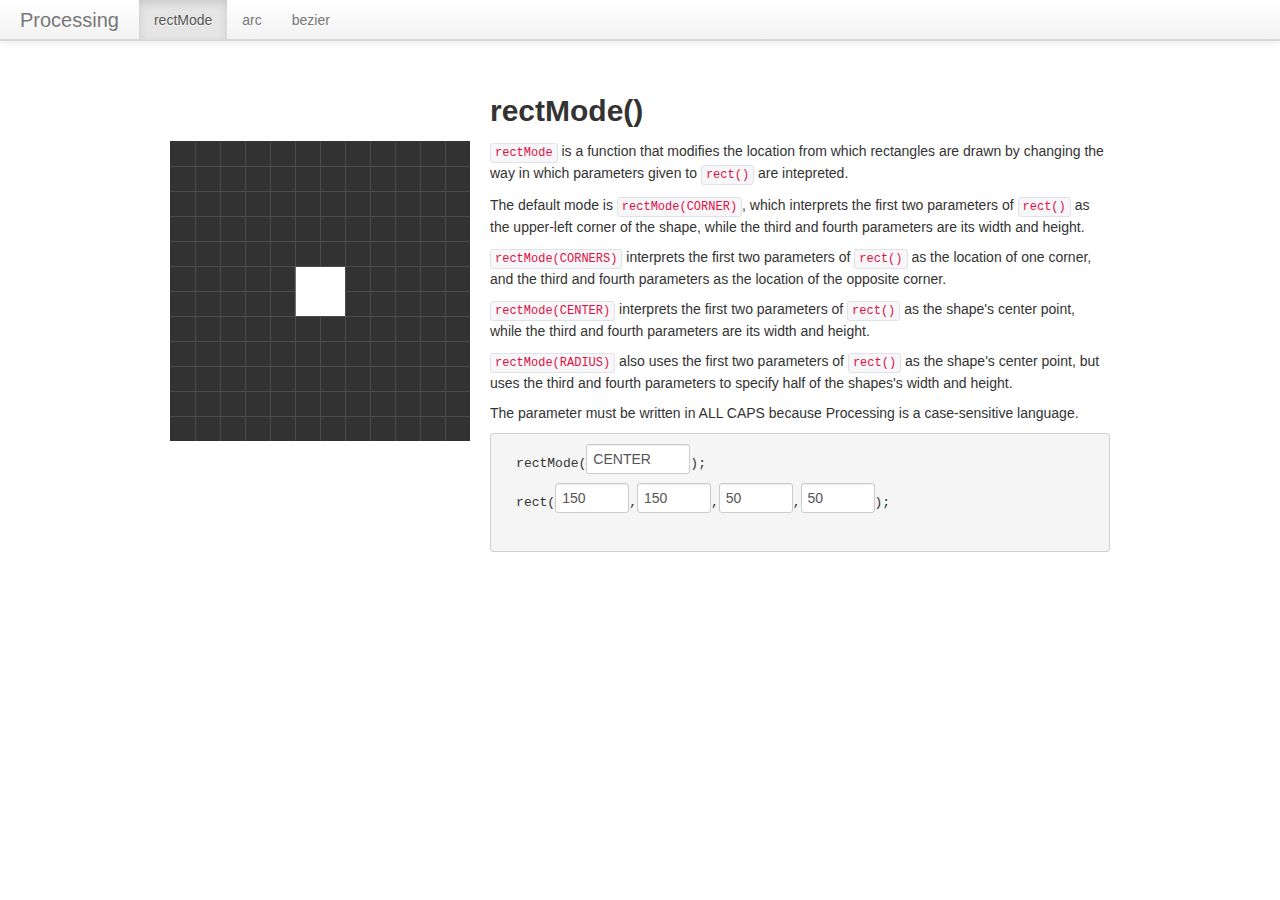
==== index.html @ e96b1502 "Initial commit" ====
<!DOCTYPE html>
<html>
<head>
  <script src="shared/processing-1.4.1.min.js"></script>
  <script src="http://ajax.googleapis.com/ajax/libs/jquery/1.8.1/jquery.min.js"></script>
  <link rel="stylesheet" href="shared/bootstrap.min.css" />
  <link rel="stylesheet" href="shared/style.css" />
</head>
<body>
  <div class="navbar navbar-static-top">
    <div class="navbar-inner">
      <a class="brand" href="index.html">Processing</a>
      <ul class="nav">
        <li class="active"><a href="index.html">rectMode</a></li>
        <li><a href="arc.html">arc</a></li>
        <li><a href="bezier.html">bezier</a></li>
      </ul>
    </div>
  </div>
  <div class="container">
    <div class="function">
      <div class="row">
        <div class="span8 offset4">
          <h2>rectMode()</h2>
        </div>
      </div>
      <div class="row">
        <div class="span4">
          <canvas id="canvas" width="300" height="300"></canvas>
        </div>
        <div class="span8">
          <p><code>rectMode</code> is a function that modifies the location from which rectangles are drawn by changing the way in which parameters given to <code>rect()</code> are intepreted.</p>
          <p>The default mode is <code>rectMode(CORNER)</code>, which interprets the first two parameters of <code>rect()</code> as the upper-left corner of the shape, while the third and fourth parameters are its width and height.</p>
          <p><code>rectMode(CORNERS)</code> interprets the first two parameters of <code>rect()</code> as the location of one corner, and the third and fourth parameters as the location of the opposite corner.</p>
          <p><code>rectMode(CENTER)</code> interprets the first two parameters of <code>rect()</code> as the shape's center point, while the third and fourth parameters are its width and height.</p>
          <p><code>rectMode(RADIUS)</code> also uses the first two parameters of <code>rect()</code> as the shape's center point, but uses the third and fourth parameters to specify half of the shapes's width and height.</p>
          <p>The parameter must be written in ALL CAPS because Processing is a case-sensitive language.</p>
          <pre>
  rectMode(<input type="text" id="rectMode" value="CENTER" class="input-small" />);
  rect(<input type="text" id="arg1" value="150" class="input-mini" />,<input type="text" id="arg2" value="150" class="input-mini" />,<input type="text" id="arg3" value="50" class="input-mini" />,<input type="text" id="arg4" value="50" class="input-mini" />);
          </pre>
        </div>
      </div>
    </div>
  </div>
  <br/>
  <script type="text/javascript">
    function processingCode(processing) {
      processing.setup = function() {
        processing.size(300,300);
        processing.fill(255);
      }
      processing.draw = function() {
        processing.background(50);
        processing.stroke(75);
        for(var i = 25; i < 300; i+=25){
          processing.line(i,0,i,300);
          processing.line(0,i,300,i);
        };
        if($('#rectMode').val().match(/CORNERS|CENTER|CORNER|RADIUS/)) {
          processing.rectMode(eval("processing." + $('#rectMode').val()));
          processing.rect(eval($('#arg1').val()),eval($('#arg2').val()),eval($('#arg3').val()),eval($('#arg4').val()));
        };
      }
    }
    var canvas = $('#canvas')[0];
    var p = new Processing(canvas, processingCode);
  </script>
</body>
---- shared/style.css ----
.navbar {
  margin-bottom: 40px;
}
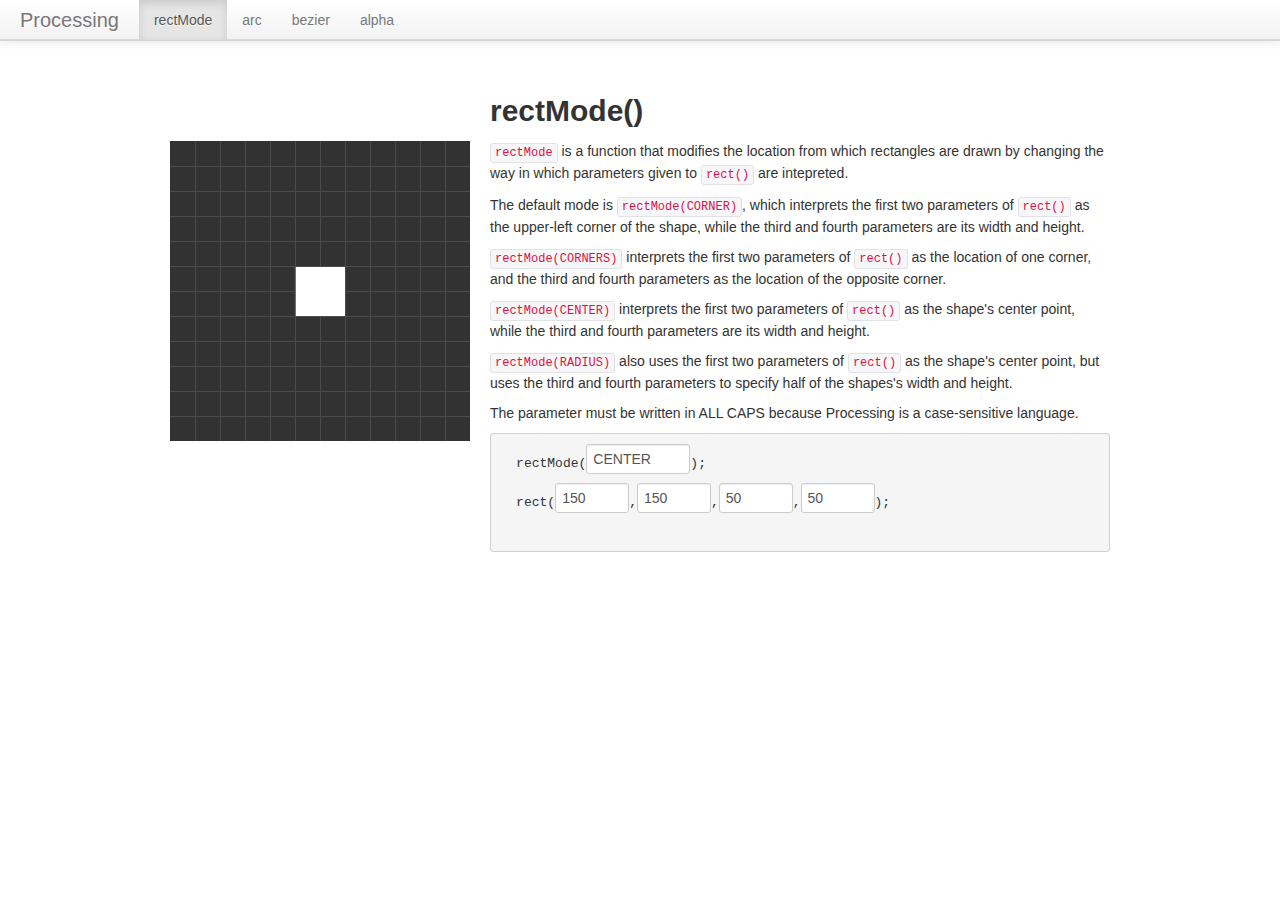
==== commit 8fa5d25c: "Added alpha" ====
--- a/index.html
+++ b/index.html
@@ -2,7 +2,7 @@
 <html>
 <head>
   <script src="shared/processing-1.4.1.min.js"></script>
-  <script src="http://ajax.googleapis.com/ajax/libs/jquery/1.8.1/jquery.min.js"></script>
+  <script src="shared/jquery.min.js"></script>
   <link rel="stylesheet" href="shared/bootstrap.min.css" />
   <link rel="stylesheet" href="shared/style.css" />
 </head>
@@ -14,6 +14,7 @@
         <li class="active"><a href="index.html">rectMode</a></li>
         <li><a href="arc.html">arc</a></li>
         <li><a href="bezier.html">bezier</a></li>
+        <li><a href="alpha.html">alpha</a></li>
       </ul>
     </div>
   </div>
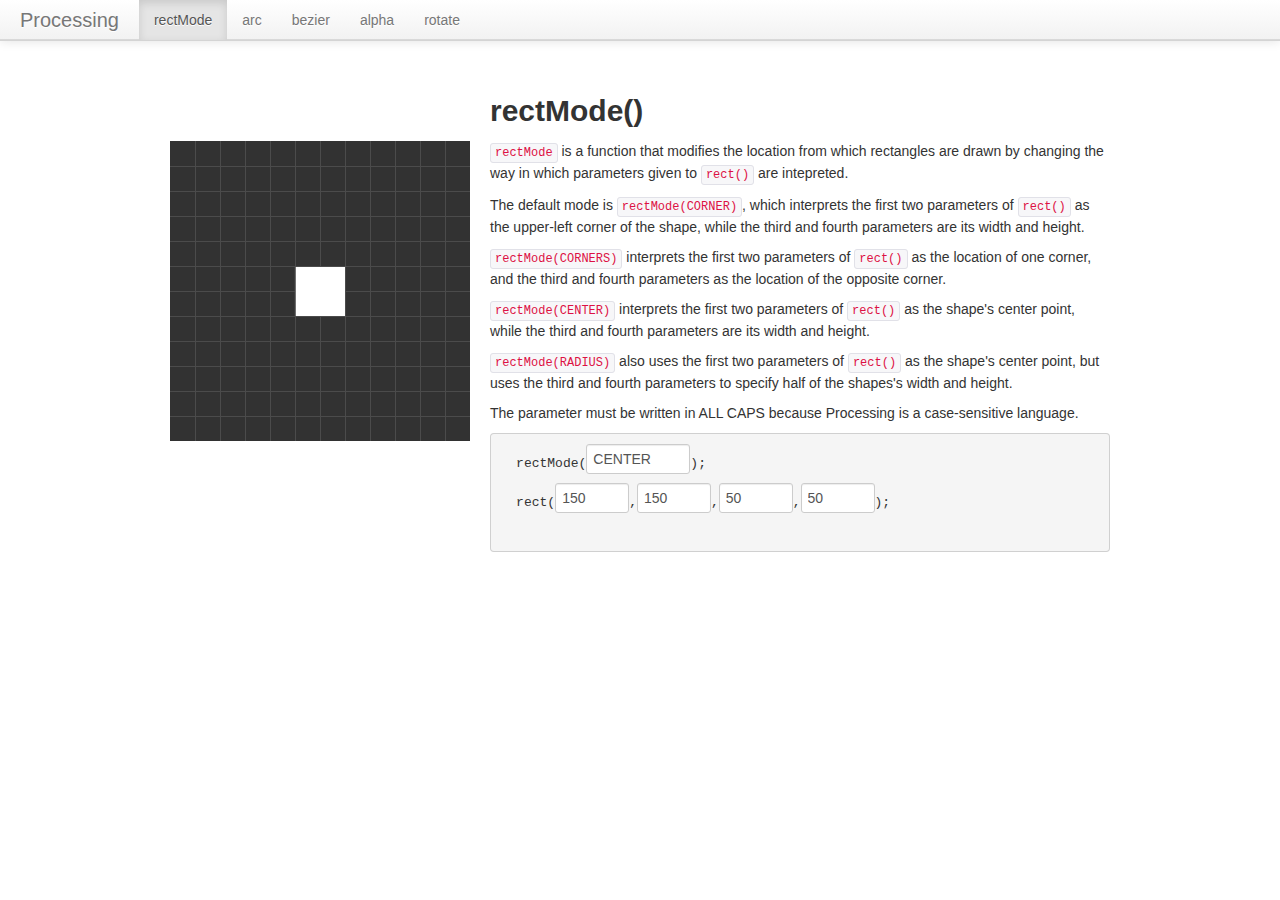
==== commit 1497b944: "Added rotate" ====
--- a/index.html
+++ b/index.html
@@ -15,6 +15,7 @@
         <li><a href="arc.html">arc</a></li>
         <li><a href="bezier.html">bezier</a></li>
         <li><a href="alpha.html">alpha</a></li>
+        <li><a href="rotate.html">rotate</a></li>
       </ul>
     </div>
   </div>
